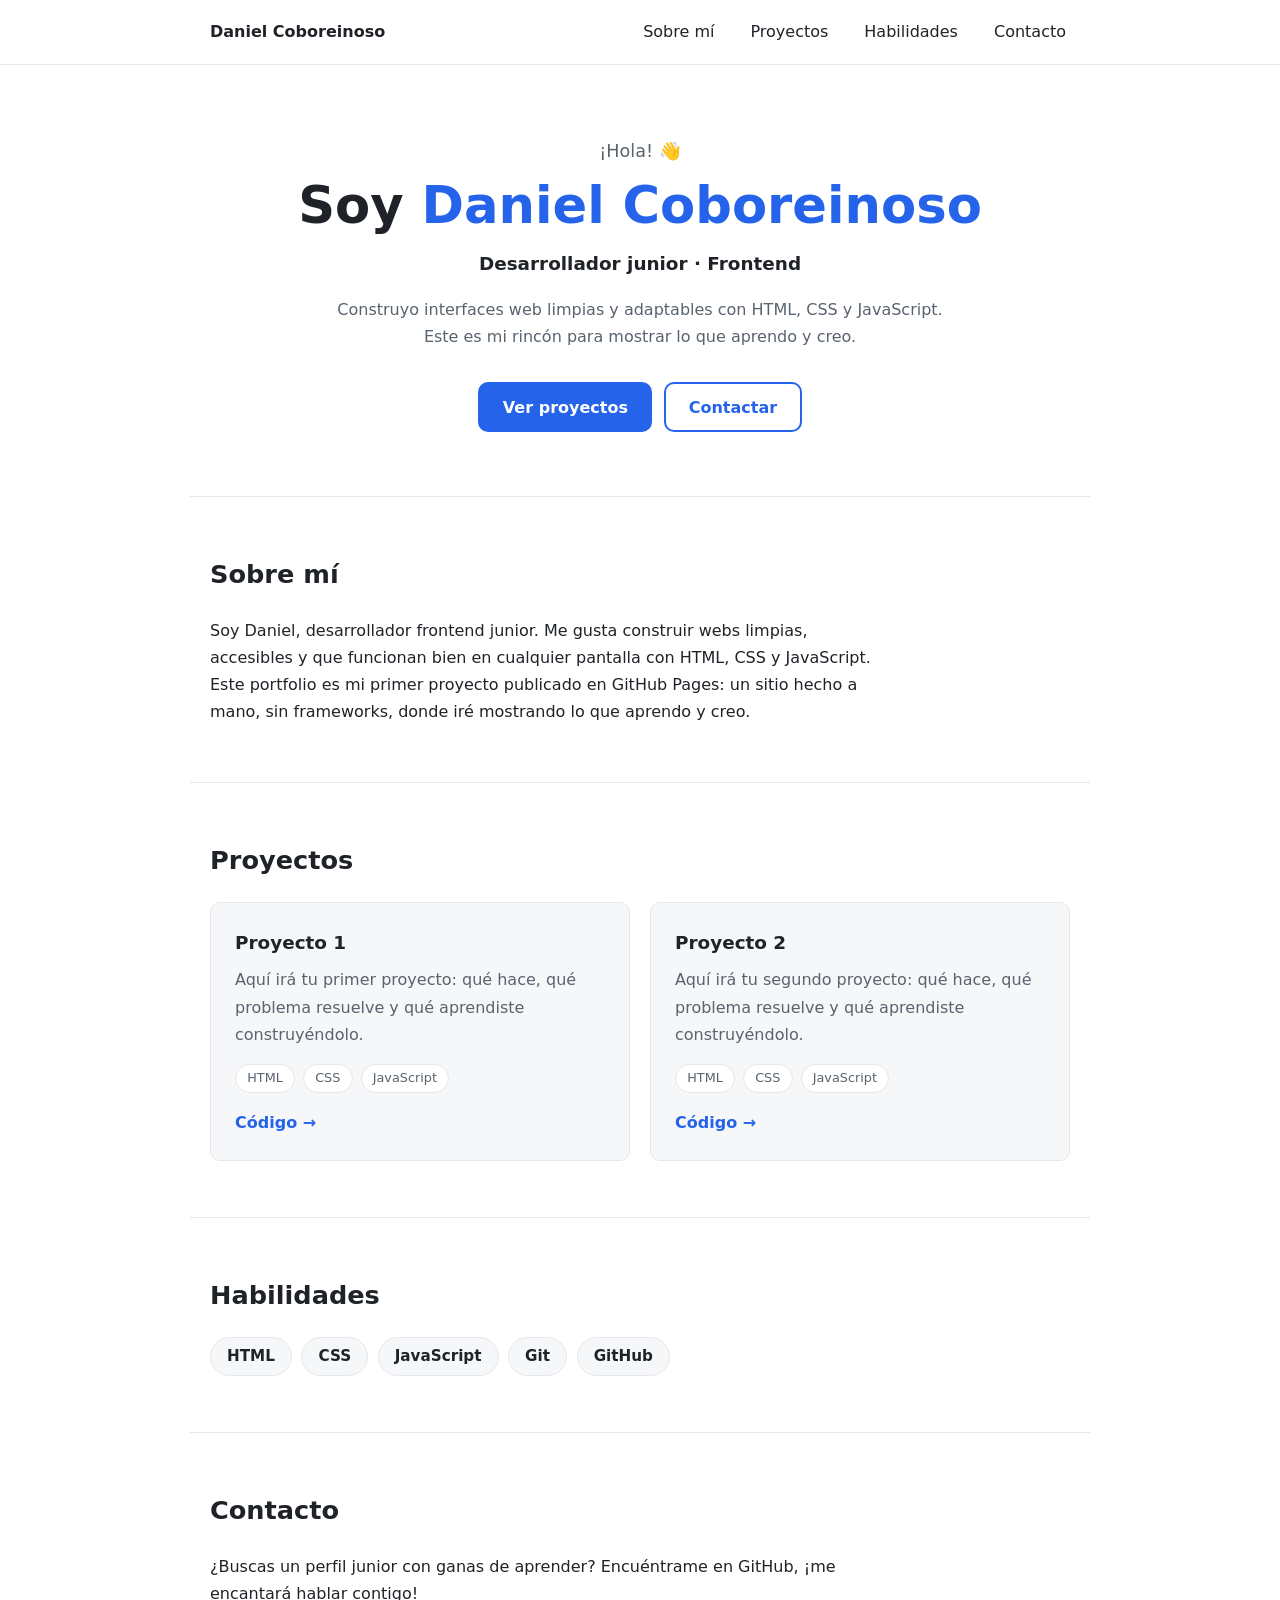
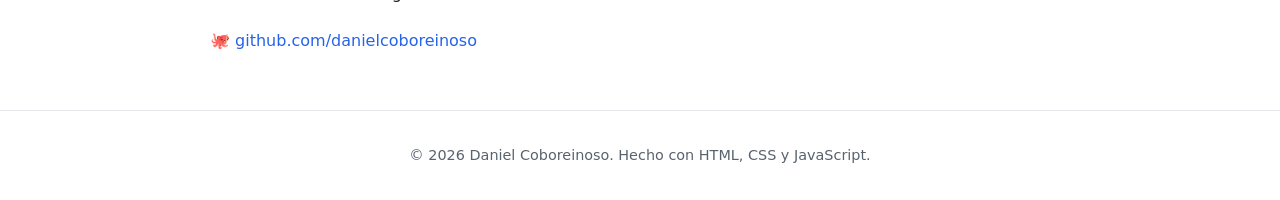
==== index.html @ 34341d71 "Añade portfolio web y skill de OpenCode" ====
<!DOCTYPE html>
<html lang="es">
<head>
  <meta charset="UTF-8">
  <meta name="viewport" content="width=device-width, initial-scale=1.0">
  <title>Daniel Coboreinoso | Portfolio</title>
  <meta name="description" content="Portfolio de Daniel Coboreinoso, desarrollador junior frontend. Proyectos, habilidades y contacto.">
  <link rel="icon" href="favicon.svg" type="image/svg+xml">
  <link rel="stylesheet" href="css/styles.css">
</head>
<body>

  <!-- ===== Cabecera y menú ===== -->
  <header class="header">
    <nav class="nav container">
      <a href="#inicio" class="nav__logo">Daniel Coboreinoso</a>

      <button id="menu-toggle" class="nav__toggle" aria-label="Abrir menú"
              aria-expanded="false" aria-controls="nav-menu">
        <span></span>
      </button>

      <ul id="nav-menu" class="nav__menu">
        <li><a href="#sobre-mi">Sobre mí</a></li>
        <li><a href="#proyectos">Proyectos</a></li>
        <li><a href="#habilidades">Habilidades</a></li>
        <li><a href="#contacto">Contacto</a></li>
      </ul>
    </nav>
  </header>

  <main>

    <!-- ===== Hero / presentación ===== -->
    <section id="inicio" class="hero container">
      <p class="hero__greeting">¡Hola! 👋</p>
      <h1 class="hero__title">Soy <span class="hero__name">Daniel Coboreinoso</span></h1>
      <p class="hero__subtitle">Desarrollador junior · Frontend</p>
      <p class="hero__description">
        Construyo interfaces web limpias y adaptables con HTML, CSS y
        JavaScript. Este es mi rincón para mostrar lo que aprendo y creo.
      </p>
      <div class="hero__actions">
        <a href="#proyectos" class="btn btn--primary">Ver proyectos</a>
        <a href="#contacto" class="btn btn--outline">Contactar</a>
      </div>
    </section>

    <!-- ===== Sobre mí ===== -->
    <section id="sobre-mi" class="section container">
      <h2 class="section__title">Sobre mí</h2>
      <p>
        Soy Daniel, desarrollador frontend junior. Me gusta construir webs
        limpias, accesibles y que funcionan bien en cualquier pantalla con
        HTML, CSS y JavaScript.
      </p>
      <p>
        Este portfolio es mi primer proyecto publicado en GitHub Pages: un
        sitio hecho a mano, sin frameworks, donde iré mostrando lo que
        aprendo y creo.
      </p>
    </section>

    <!-- ===== Proyectos ===== -->
    <section id="proyectos" class="section container">
      <h2 class="section__title">Proyectos</h2>
      <div class="projects__grid">

        <!-- Tarjeta de proyecto: duplica este bloque para cada proyecto.
             Rellena título, descripción, tecnologías y enlaces cuando
             tengas un proyecto real. -->
        <article class="card">
          <h3 class="card__title">Proyecto 1</h3>
          <p class="card__description">
            Aquí irá tu primer proyecto: qué hace, qué problema resuelve y qué
            aprendiste construyéndolo.
          </p>
          <ul class="card__tags">
            <li>HTML</li>
            <li>CSS</li>
            <li>JavaScript</li>
          </ul>
          <div class="card__links">
            <a href="https://github.com/danielcoboreinoso" target="_blank" rel="noopener">Código →</a>
            <!-- Añade el enlace a la demo cuando la tengas:
            <a href="#" target="_blank" rel="noopener">Demo →</a> -->
          </div>
        </article>

        <article class="card">
          <h3 class="card__title">Proyecto 2</h3>
          <p class="card__description">
            Aquí irá tu segundo proyecto: qué hace, qué problema resuelve y
            qué aprendiste construyéndolo.
          </p>
          <ul class="card__tags">
            <li>HTML</li>
            <li>CSS</li>
            <li>JavaScript</li>
          </ul>
          <div class="card__links">
            <a href="https://github.com/danielcoboreinoso" target="_blank" rel="noopener">Código →</a>
            <!-- Añade el enlace a la demo cuando la tengas:
            <a href="#" target="_blank" rel="noopener">Demo →</a> -->
          </div>
        </article>

      </div>
    </section>

    <!-- ===== Habilidades ===== -->
    <section id="habilidades" class="section container">
      <h2 class="section__title">Habilidades</h2>
      <ul class="skills__list">
        <li>HTML</li>
        <li>CSS</li>
        <li>JavaScript</li>
        <li>Git</li>
        <li>GitHub</li>
      </ul>
    </section>

    <!-- ===== Contacto ===== -->
    <section id="contacto" class="section container">
      <h2 class="section__title">Contacto</h2>
      <p>
        ¿Buscas un perfil junior con ganas de aprender? Encuéntrame en
        GitHub, ¡me encantará hablar contigo!
      </p>
      <ul class="contact__list">
        <li>🐙 <a href="https://github.com/danielcoboreinoso" target="_blank" rel="noopener">github.com/danielcoboreinoso</a></li>
      </ul>
    </section>

  </main>

  <!-- ===== Pie de página ===== -->
  <footer class="footer">
    <p>© <span id="year">2026</span> Daniel Coboreinoso. Hecho con HTML, CSS y JavaScript.</p>
  </footer>

  <script src="js/main.js"></script>
</body>
</html>
---- css/styles.css ----
/* =====================================================
   Portfolio minimalista — tema claro
   Para cambiar los colores, edita solo las variables de :root
   ===================================================== */

:root {
  --color-bg: #ffffff;            /* fondo general */
  --color-surface: #f6f7f9;       /* fondo alterno (tarjetas, secciones) */
  --color-text: #1f2328;          /* texto principal */
  --color-text-muted: #59636e;   /* texto secundario */
  --color-accent: #2563eb;        /* color de acento (enlaces, botones) */
  --color-accent-hover: #1d4ed8;  /* acento al pasar el ratón */
  --color-border: #e5e7eb;        /* bordes suaves */

  --font-sans: system-ui, -apple-system, "Segoe UI", Roboto, Arial, sans-serif;
  --radius: 10px;
  --max-width: 900px;
}

/* ===== Reset básico ===== */

* {
  margin: 0;
  padding: 0;
  box-sizing: border-box;
}

html {
  scroll-behavior: smooth;
}

/* Deja hueco al saltar a una sección, por la cabecera fija */
section[id] {
  scroll-margin-top: 4.5rem;
}

body {
  font-family: var(--font-sans);
  background: var(--color-bg);
  color: var(--color-text);
  line-height: 1.7;
}

a {
  color: var(--color-accent);
  text-decoration: none;
}

a:hover {
  color: var(--color-accent-hover);
  text-decoration: underline;
}

/* Contenedor central que limita el ancho del contenido */
.container {
  max-width: var(--max-width);
  margin: 0 auto;
  padding: 0 1.25rem;
}

:focus-visible {
  outline: 2px solid var(--color-accent);
  outline-offset: 2px;
}

/* ===== Cabecera ===== */

.header {
  position: sticky;
  top: 0;
  background: var(--color-bg);
  border-bottom: 1px solid var(--color-border);
  z-index: 10;
}

.nav {
  display: flex;
  align-items: center;
  justify-content: space-between;
  position: relative; /* para anclar el menú móvil */
  min-height: 4rem;
}

.nav__logo {
  font-weight: 700;
  color: var(--color-text);
}

/* Botón hamburguesa (solo móvil) */
.nav__toggle {
  position: relative;
  width: 42px;
  height: 42px;
  background: none;
  border: 1px solid var(--color-border);
  border-radius: var(--radius);
  cursor: pointer;
}

.nav__toggle span,
.nav__toggle span::before,
.nav__toggle span::after {
  position: absolute;
  left: 11px;
  width: 18px;
  height: 2px;
  background: var(--color-text);
  border-radius: 2px;
  transition: transform 0.2s ease, background 0.2s ease;
}

.nav__toggle span {
  top: 20px;
}

.nav__toggle span::before {
  content: "";
  top: -6px;
}

.nav__toggle span::after {
  content: "";
  top: 6px;
}

/* El botón se convierte en una X cuando el menú está abierto */
.nav__toggle.open span {
  background: transparent;
}

.nav__toggle.open span::before {
  transform: translateY(6px) rotate(45deg);
}

.nav__toggle.open span::after {
  transform: translateY(-6px) rotate(-45deg);
}

/* Menú móvil: oculto hasta que se le añade la clase .open */
.nav__menu {
  list-style: none;
  display: none;
  flex-direction: column;
  gap: 0.25rem;
  position: absolute;
  top: 100%;
  left: -1.25rem;         /* alineado con el padding del .container */
  right: -1.25rem;
  background: var(--color-bg);
  border-bottom: 1px solid var(--color-border);
  padding: 0.75rem 1.25rem 1rem;
}

.nav__menu.open {
  display: flex;
}

.nav__menu a {
  color: var(--color-text);
  display: block;
  padding: 0.5rem 0.25rem;
}

.nav__menu a:hover {
  color: var(--color-accent);
  text-decoration: none;
}

/* ===== Hero ===== */

.hero {
  padding: 4.5rem 1.25rem 4rem;
  text-align: center;
}

.hero__greeting {
  font-size: 1.1rem;
  color: var(--color-text-muted);
}

.hero__title {
  font-size: clamp(2.2rem, 6vw, 3.2rem);
  line-height: 1.2;
  margin: 0.5rem 0 0.75rem;
}

.hero__name {
  color: var(--color-accent);
}

.hero__subtitle {
  font-size: 1.15rem;
  font-weight: 600;
}

.hero__description {
  max-width: 38rem;
  margin: 1rem auto 0;
  color: var(--color-text-muted);
}

.hero__actions {
  margin-top: 2rem;
  display: flex;
  justify-content: center;
  flex-wrap: wrap;
  gap: 0.75rem;
}

/* Botones */

.btn {
  display: inline-block;
  padding: 0.6rem 1.4rem;
  border-radius: var(--radius);
  font-weight: 600;
  border: 2px solid transparent;
}

.btn:hover {
  text-decoration: none;
}

.btn--primary {
  background: var(--color-accent);
  color: var(--color-bg);
}

.btn--primary:hover {
  background: var(--color-accent-hover);
  color: var(--color-bg);
}

.btn--outline {
  border-color: var(--color-accent);
  color: var(--color-accent);
}

.btn--outline:hover {
  background: var(--color-accent);
  color: var(--color-bg);
}

/* ===== Secciones ===== */

.section {
  padding: 3.5rem 1.25rem;
  border-top: 1px solid var(--color-border);
}

.section__title {
  font-size: 1.6rem;
  margin-bottom: 1.25rem;
}

.section p {
  max-width: 42rem;
}

.about__list {
  list-style: none;
  margin-top: 1rem;
  display: grid;
  gap: 0.5rem;
  color: var(--color-text-muted);
}

/* ===== Proyectos ===== */

.projects__grid {
  display: grid;
  grid-template-columns: 1fr;
  gap: 1.25rem;
}

.card {
  background: var(--color-surface);
  border: 1px solid var(--color-border);
  border-radius: var(--radius);
  padding: 1.5rem;
}

.card__title {
  font-size: 1.15rem;
  margin-bottom: 0.5rem;
}

.card__description {
  color: var(--color-text-muted);
  margin-bottom: 1rem;
}

.card__tags {
  list-style: none;
  display: flex;
  flex-wrap: wrap;
  gap: 0.5rem;
  margin-bottom: 1rem;
}

.card__tags li {
  background: var(--color-bg);
  border: 1px solid var(--color-border);
  border-radius: 999px;
  font-size: 0.8rem;
  padding: 0.15rem 0.7rem;
  color: var(--color-text-muted);
}

.card__links {
  display: flex;
  gap: 1.25rem;
  font-weight: 600;
}

/* ===== Habilidades ===== */

.skills__list {
  list-style: none;
  display: flex;
  flex-wrap: wrap;
  gap: 0.6rem;
}

.skills__list li {
  background: var(--color-surface);
  border: 1px solid var(--color-border);
  border-radius: 999px;
  padding: 0.35rem 1rem;
  font-weight: 600;
  font-size: 0.95rem;
}

/* ===== Contacto ===== */

.contact__list {
  list-style: none;
  margin-top: 1.25rem;
  display: grid;
  gap: 0.75rem;
}

/* ===== Pie de página ===== */

.footer {
  border-top: 1px solid var(--color-border);
  padding: 2rem 1.25rem;
  text-align: center;
  color: var(--color-text-muted);
  font-size: 0.9rem;
}

/* ===== Escritorio (a partir de 768px) ===== */

@media (min-width: 768px) {

  /* El botón hamburguesa desaparece y el menú se muestra en horizontal */
  .nav__toggle {
    display: none;
  }

  .nav__menu {
    display: flex;
    flex-direction: row;
    position: static;
    gap: 1.75rem;
    padding: 0;
    border: none;
    background: none;
  }

  /* Las tarjetas de proyecto pasan a 2 columnas */
  .projects__grid {
    grid-template-columns: repeat(2, 1fr);
  }
}

/* Respeta la preferencia del usuario de menos animaciones */
@media (prefers-reduced-motion: reduce) {

  html {
    scroll-behavior: auto;
  }

  * {
    transition: none !important;
  }
}
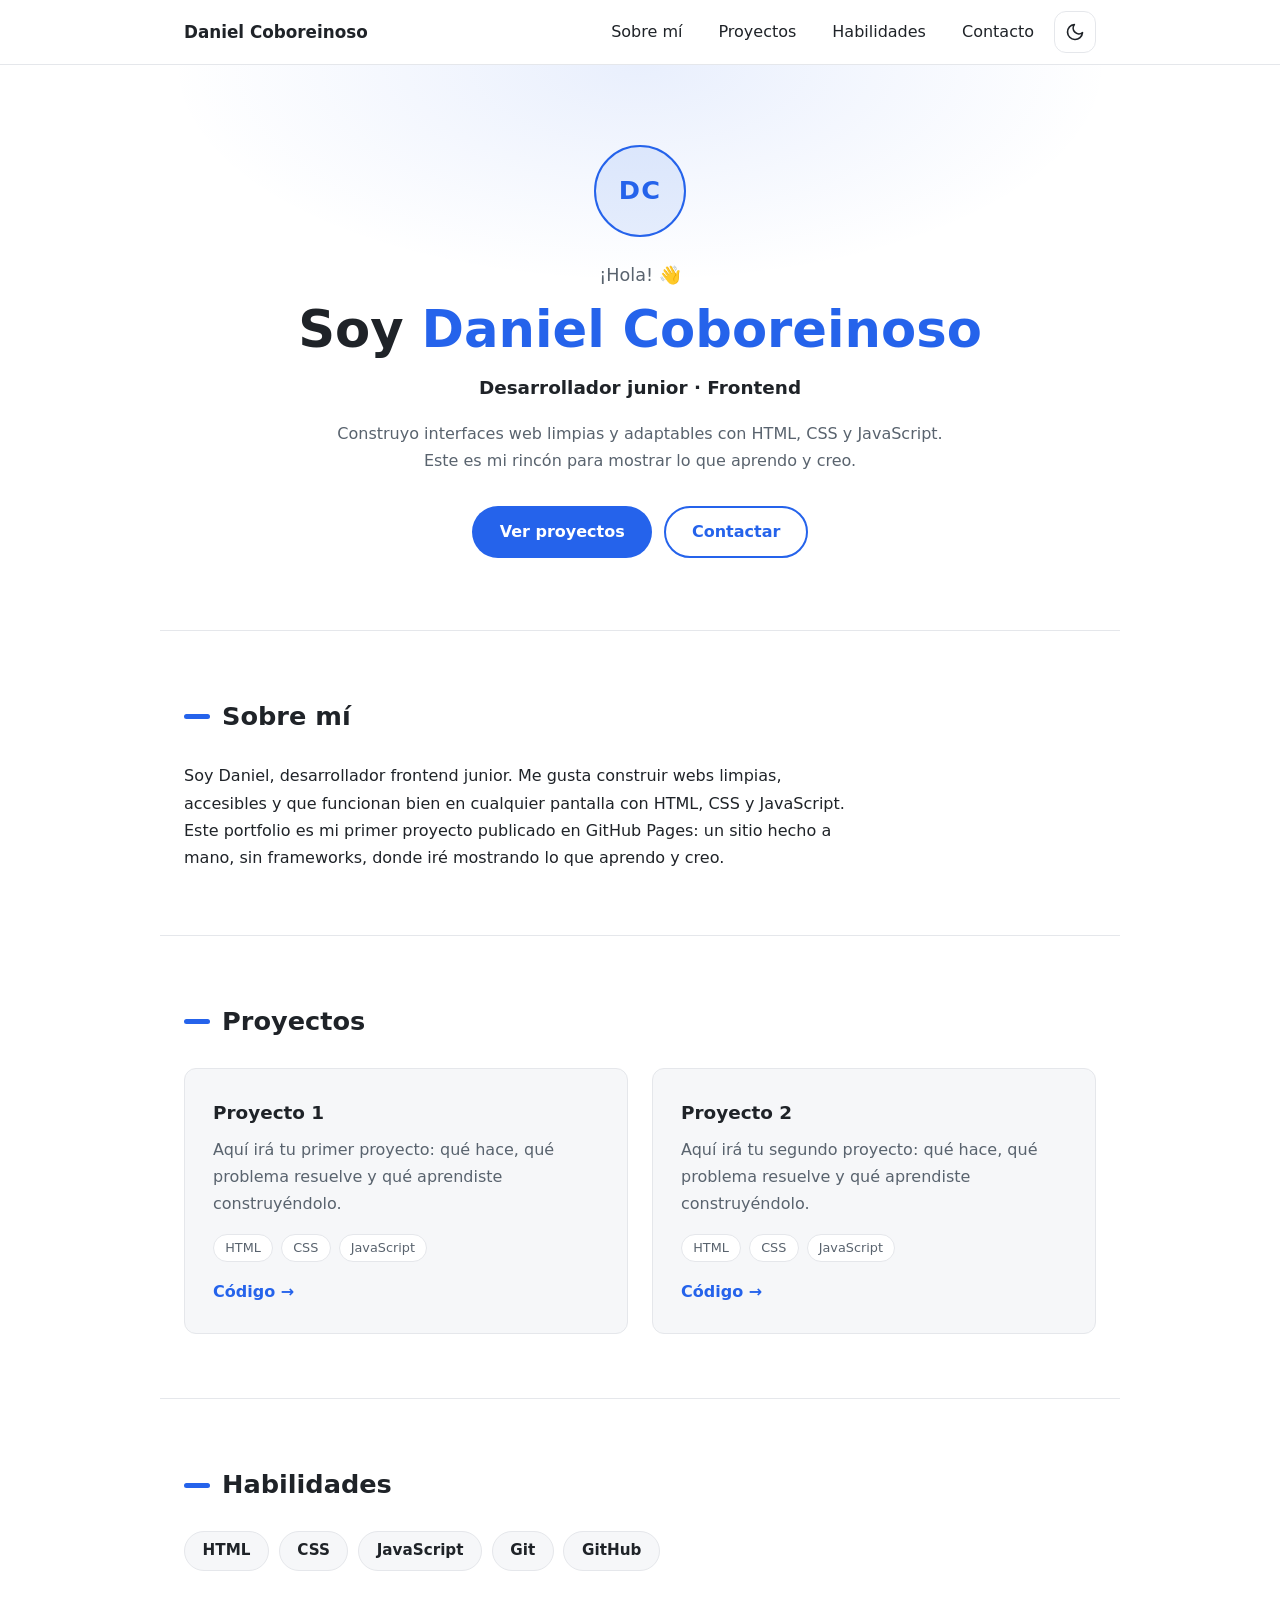
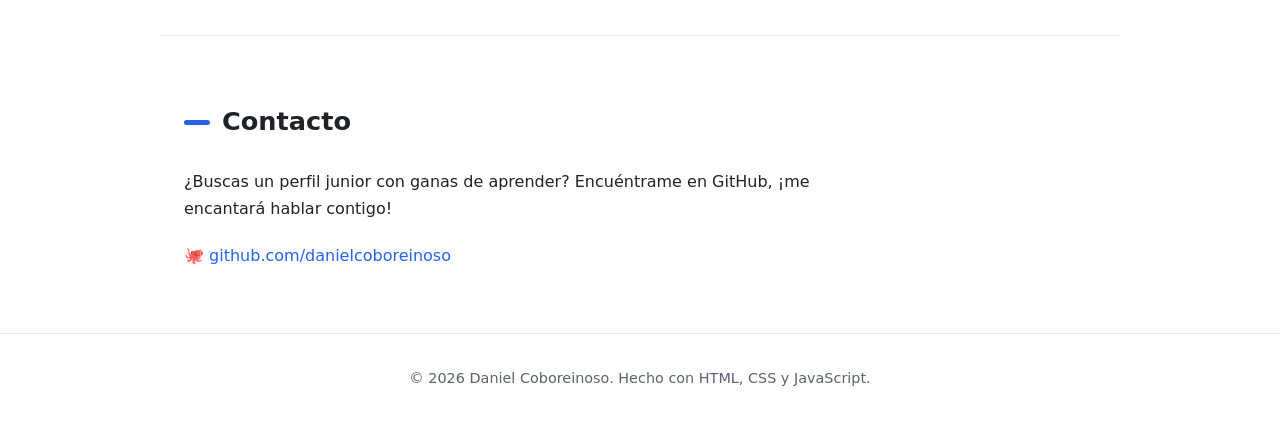
==== commit 64219ae3: "Añade tema dia/noche y refresca el diseño" ====
--- a/index.html
+++ b/index.html
@@ -7,6 +7,20 @@
   <meta name="description" content="Portfolio de Daniel Coboreinoso, desarrollador junior frontend. Proyectos, habilidades y contacto.">
   <link rel="icon" href="favicon.svg" type="image/svg+xml">
   <link rel="stylesheet" href="css/styles.css">
+  <meta name="theme-color" content="#ffffff" media="(prefers-color-scheme: light)">
+  <meta name="theme-color" content="#0e1420" media="(prefers-color-scheme: dark)">
+
+  <!-- Aplica el tema (día/noche) guardado ANTES de pintar la página,
+       para evitar un destello de color incorrecto al cargar -->
+  <script>
+    (function () {
+      var saved = localStorage.getItem("theme");
+      var theme = saved === "dark" || saved === "light"
+        ? saved
+        : (window.matchMedia("(prefers-color-scheme: dark)").matches ? "dark" : "light");
+      document.documentElement.setAttribute("data-theme", theme);
+    })();
+  </script>
 </head>
 <body>
 
@@ -15,17 +29,33 @@
     <nav class="nav container">
       <a href="#inicio" class="nav__logo">Daniel Coboreinoso</a>
 
-      <button id="menu-toggle" class="nav__toggle" aria-label="Abrir menú"
-              aria-expanded="false" aria-controls="nav-menu">
-        <span></span>
-      </button>
-
       <ul id="nav-menu" class="nav__menu">
         <li><a href="#sobre-mi">Sobre mí</a></li>
         <li><a href="#proyectos">Proyectos</a></li>
         <li><a href="#habilidades">Habilidades</a></li>
         <li><a href="#contacto">Contacto</a></li>
       </ul>
+
+      <div class="nav__actions">
+        <!-- Botón día/noche -->
+        <button id="theme-toggle" class="icon-btn" aria-label="Cambiar tema" title="Cambiar tema">
+          <svg class="icon icon--sun" xmlns="http://www.w3.org/2000/svg" viewBox="0 0 24 24"
+               fill="none" stroke="currentColor" stroke-width="2" stroke-linecap="round" aria-hidden="true">
+            <circle cx="12" cy="12" r="4"/>
+            <path d="M12 2v2M12 20v2M4.9 4.9l1.4 1.4M17.7 17.7l1.4 1.4M2 12h2M20 12h2M4.9 19.1l1.4-1.4M17.7 6.3l1.4-1.4"/>
+          </svg>
+          <svg class="icon icon--moon" xmlns="http://www.w3.org/2000/svg" viewBox="0 0 24 24"
+               fill="none" stroke="currentColor" stroke-width="2" stroke-linejoin="round" aria-hidden="true">
+            <path d="M21 12.8A9 9 0 1 1 11.2 3a7 7 0 0 0 9.8 9.8z"/>
+          </svg>
+        </button>
+
+        <!-- Menú hamburguesa (solo móvil) -->
+        <button id="menu-toggle" class="icon-btn nav__toggle" aria-label="Abrir menú"
+                aria-expanded="false" aria-controls="nav-menu">
+          <span></span>
+        </button>
+      </div>
     </nav>
   </header>
 
@@ -33,6 +63,7 @@
 
     <!-- ===== Hero / presentación ===== -->
     <section id="inicio" class="hero container">
+      <div class="hero__avatar" aria-hidden="true">DC</div>
       <p class="hero__greeting">¡Hola! 👋</p>
       <h1 class="hero__title">Soy <span class="hero__name">Daniel Coboreinoso</span></h1>
       <p class="hero__subtitle">Desarrollador junior · Frontend</p>
--- a/css/styles.css
+++ b/css/styles.css
@@ -1,20 +1,49 @@
 /* =====================================================
-   Portfolio minimalista — tema claro
-   Para cambiar los colores, edita solo las variables de :root
+   Portfolio — tema claro y oscuro, estilo minimalista
+   =====================================================
+   Personalización rápida:
+   - Colores del tema claro  → variables de :root
+   - Colores del tema oscuro → variables de [data-theme="dark"]
+   - El botón día/noche de la cabecera ya está conectado
+     (mira el <script> del <head> en index.html y js/main.js)
    ===================================================== */
 
+/* ---------- Tema claro (día) ---------- */
+
 :root {
+  color-scheme: light;
+
   --color-bg: #ffffff;            /* fondo general */
-  --color-surface: #f6f7f9;       /* fondo alterno (tarjetas, secciones) */
+  --color-surface: #f6f7f9;       /* fondo alterno (tarjetas, chips) */
   --color-text: #1f2328;          /* texto principal */
-  --color-text-muted: #59636e;   /* texto secundario */
-  --color-accent: #2563eb;        /* color de acento (enlaces, botones) */
+  --color-text-muted: #59636e;    /* texto secundario */
+  --color-accent: #2563eb;        /* color de acento */
   --color-accent-hover: #1d4ed8;  /* acento al pasar el ratón */
+  --color-accent-soft: rgba(37, 99, 235, 0.10); /* acento diluido (fondos) */
   --color-border: #e5e7eb;        /* bordes suaves */
+  --color-nav-bg: rgba(255, 255, 255, 0.85);    /* cabecera translúcida */
+  --shadow-card: 0 8px 20px rgba(15, 23, 42, 0.08);
 
   --font-sans: system-ui, -apple-system, "Segoe UI", Roboto, Arial, sans-serif;
-  --radius: 10px;
-  --max-width: 900px;
+  --radius: 12px;
+  --max-width: 960px;
+}
+
+/* ---------- Tema oscuro (noche) ---------- */
+
+[data-theme="dark"] {
+  color-scheme: dark;
+
+  --color-bg: #0e1420;
+  --color-surface: #161d2b;
+  --color-text: #e6edf3;
+  --color-text-muted: #9fb0c0;
+  --color-accent: #7aa2ff;
+  --color-accent-hover: #a3bdff;
+  --color-accent-soft: rgba(122, 162, 255, 0.12);
+  --color-border: #232c3d;
+  --color-nav-bg: rgba(14, 20, 32, 0.85);
+  --shadow-card: 0 8px 20px rgba(0, 0, 0, 0.45);
 }
 
 /* ===== Reset básico ===== */
@@ -31,7 +60,7 @@
 
 /* Deja hueco al saltar a una sección, por la cabecera fija */
 section[id] {
-  scroll-margin-top: 4.5rem;
+  scroll-margin-top: 5rem;
 }
 
 body {
@@ -41,6 +70,16 @@
   line-height: 1.7;
 }
 
+/* Suaviza el cambio de tema día/noche en los elementos clave */
+body,
+.header,
+.icon-btn,
+.skills__list li,
+.card__tags li {
+  transition: background-color 0.25s ease, color 0.25s ease,
+    border-color 0.25s ease;
+}
+
 a {
   color: var(--color-accent);
   text-decoration: none;
@@ -55,7 +94,7 @@
 .container {
   max-width: var(--max-width);
   margin: 0 auto;
-  padding: 0 1.25rem;
+  padding: 0 1.5rem;
 }
 
 :focus-visible {
@@ -68,7 +107,9 @@
 .header {
   position: sticky;
   top: 0;
-  background: var(--color-bg);
+  background: var(--color-nav-bg);
+  -webkit-backdrop-filter: blur(10px);
+  backdrop-filter: blur(10px);
   border-bottom: 1px solid var(--color-border);
   z-index: 10;
 }
@@ -77,6 +118,7 @@
   display: flex;
   align-items: center;
   justify-content: space-between;
+  gap: 1rem;
   position: relative; /* para anclar el menú móvil */
   min-height: 4rem;
 }
@@ -84,17 +126,56 @@
 .nav__logo {
   font-weight: 700;
   color: var(--color-text);
-}
-
-/* Botón hamburguesa (solo móvil) */
-.nav__toggle {
-  position: relative;
+  font-size: 1.05rem;
+}
+
+/* Botones cuadrados de la cabecera (tema y hamburguesa) */
+.icon-btn {
+  display: inline-flex;
+  align-items: center;
+  justify-content: center;
   width: 42px;
   height: 42px;
   background: none;
   border: 1px solid var(--color-border);
   border-radius: var(--radius);
+  color: var(--color-text);
   cursor: pointer;
+}
+
+.icon-btn:hover {
+  color: var(--color-accent);
+  border-color: var(--color-accent);
+}
+
+.icon {
+  width: 20px;
+  height: 20px;
+}
+
+/* En tema claro se muestra la luna (pasar a noche);
+   en tema oscuro, el sol (volver a día) */
+.icon--sun {
+  display: none;
+}
+
+[data-theme="dark"] .icon--sun {
+  display: block;
+}
+
+[data-theme="dark"] .icon--moon {
+  display: none;
+}
+
+.nav__actions {
+  display: flex;
+  align-items: center;
+  gap: 0.5rem;
+}
+
+/* Botón hamburguesa: tres barritas que se convierten en X */
+.nav__toggle {
+  position: relative;
 }
 
 .nav__toggle span,
@@ -104,7 +185,7 @@
   left: 11px;
   width: 18px;
   height: 2px;
-  background: var(--color-text);
+  background: currentColor;
   border-radius: 2px;
   transition: transform 0.2s ease, background 0.2s ease;
 }
@@ -123,7 +204,6 @@
   top: 6px;
 }
 
-/* El botón se convierte en una X cuando el menú está abierto */
 .nav__toggle.open span {
   background: transparent;
 }
@@ -144,11 +224,12 @@
   gap: 0.25rem;
   position: absolute;
   top: 100%;
-  left: -1.25rem;         /* alineado con el padding del .container */
-  right: -1.25rem;
+  left: -1.5rem;         /* alineado con el padding del .container */
+  right: -1.5rem;
   background: var(--color-bg);
   border-bottom: 1px solid var(--color-border);
-  padding: 0.75rem 1.25rem 1rem;
+  box-shadow: var(--shadow-card);
+  padding: 0.75rem 1.5rem 1rem;
 }
 
 .nav__menu.open {
@@ -169,8 +250,29 @@
 /* ===== Hero ===== */
 
 .hero {
-  padding: 4.5rem 1.25rem 4rem;
+  padding: 5rem 1.5rem 4.5rem;
   text-align: center;
+  background: radial-gradient(
+    70% 55% at 50% 0%,
+    var(--color-accent-soft),
+    transparent 70%
+  );
+}
+
+.hero__avatar {
+  width: 92px;
+  height: 92px;
+  margin: 0 auto 1.5rem;
+  display: flex;
+  align-items: center;
+  justify-content: center;
+  border-radius: 50%;
+  background: var(--color-accent-soft);
+  border: 2px solid var(--color-accent);
+  color: var(--color-accent);
+  font-size: 1.6rem;
+  font-weight: 700;
+  letter-spacing: 0.05em;
 }
 
 .hero__greeting {
@@ -207,12 +309,12 @@
   gap: 0.75rem;
 }
 
-/* Botones */
+/* Botones (píldora) */
 
 .btn {
   display: inline-block;
-  padding: 0.6rem 1.4rem;
-  border-radius: var(--radius);
+  padding: 0.65rem 1.6rem;
+  border-radius: 999px;
   font-weight: 600;
   border: 2px solid transparent;
 }
@@ -244,13 +346,26 @@
 /* ===== Secciones ===== */
 
 .section {
-  padding: 3.5rem 1.25rem;
+  padding: 4rem 1.5rem;
   border-top: 1px solid var(--color-border);
 }
 
 .section__title {
   font-size: 1.6rem;
-  margin-bottom: 1.25rem;
+  margin-bottom: 1.5rem;
+  display: flex;
+  align-items: center;
+  gap: 0.75rem;
+}
+
+/* Barrita de acento delante del título */
+.section__title::before {
+  content: "";
+  width: 26px;
+  height: 5px;
+  border-radius: 3px;
+  background: var(--color-accent);
+  flex-shrink: 0;
 }
 
 .section p {
@@ -270,14 +385,22 @@
 .projects__grid {
   display: grid;
   grid-template-columns: 1fr;
-  gap: 1.25rem;
+  gap: 1.5rem;
 }
 
 .card {
   background: var(--color-surface);
   border: 1px solid var(--color-border);
   border-radius: var(--radius);
-  padding: 1.5rem;
+  padding: 1.75rem;
+  transition: transform 0.2s ease, box-shadow 0.2s ease,
+    background-color 0.25s ease, border-color 0.25s ease;
+}
+
+.card:hover {
+  transform: translateY(-4px);
+  box-shadow: var(--shadow-card);
+  border-color: var(--color-accent);
 }
 
 .card__title {
@@ -326,9 +449,16 @@
   background: var(--color-surface);
   border: 1px solid var(--color-border);
   border-radius: 999px;
-  padding: 0.35rem 1rem;
+  padding: 0.4rem 1.1rem;
   font-weight: 600;
   font-size: 0.95rem;
+  transition: color 0.2s ease, border-color 0.2s ease,
+    background-color 0.25s ease;
+}
+
+.skills__list li:hover {
+  color: var(--color-accent);
+  border-color: var(--color-accent);
 }
 
 /* ===== Contacto ===== */
@@ -344,7 +474,7 @@
 
 .footer {
   border-top: 1px solid var(--color-border);
-  padding: 2rem 1.25rem;
+  padding: 2rem 1.5rem;
   text-align: center;
   color: var(--color-text-muted);
   font-size: 0.9rem;
@@ -354,7 +484,7 @@
 
 @media (min-width: 768px) {
 
-  /* El botón hamburguesa desaparece y el menú se muestra en horizontal */
+  /* El botón hamburguesa desaparece y el menú pasa a horizontal */
   .nav__toggle {
     display: none;
   }
@@ -363,10 +493,12 @@
     display: flex;
     flex-direction: row;
     position: static;
+    margin-left: auto; /* empuja el menú hacia la derecha */
     gap: 1.75rem;
     padding: 0;
     border: none;
     background: none;
+    box-shadow: none;
   }
 
   /* Las tarjetas de proyecto pasan a 2 columnas */
@@ -382,7 +514,10 @@
     scroll-behavior: auto;
   }
 
-  * {
+  *,
+  *::before,
+  *::after {
     transition: none !important;
+    animation: none !important;
   }
 }
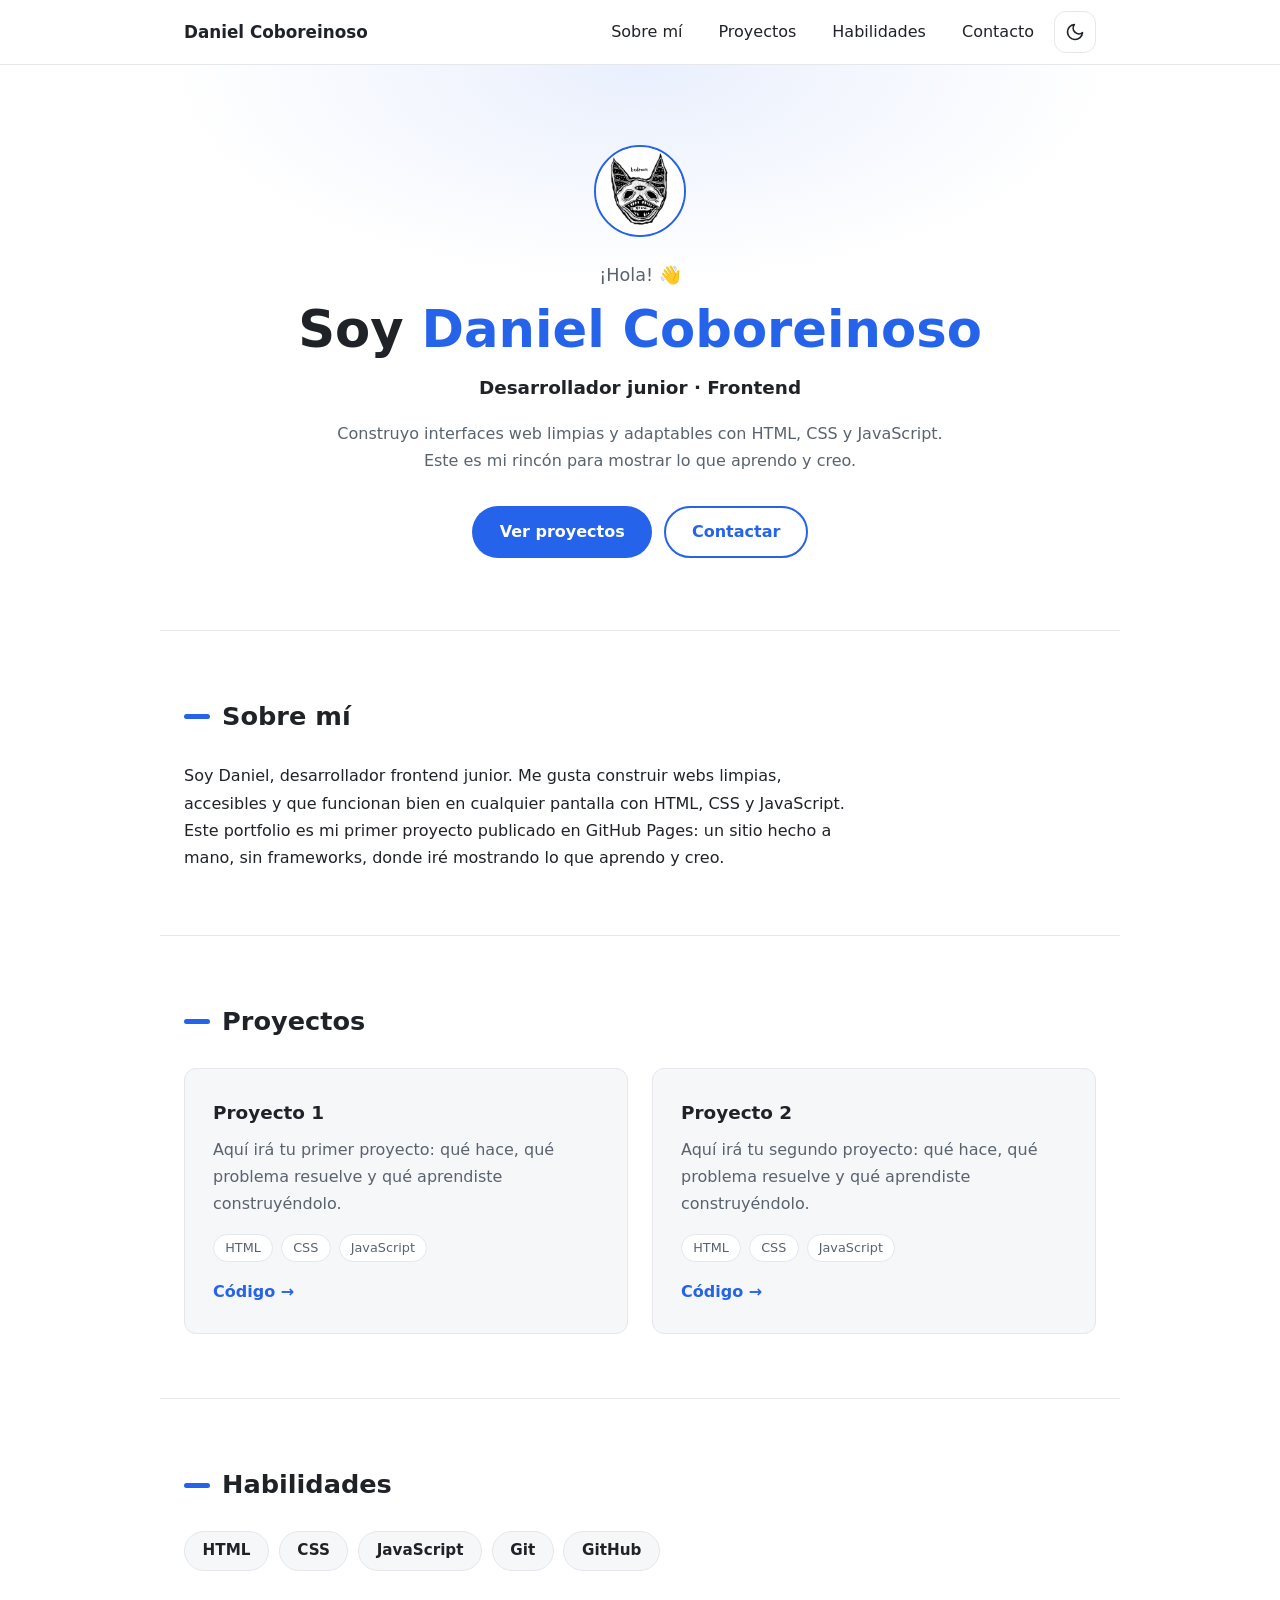
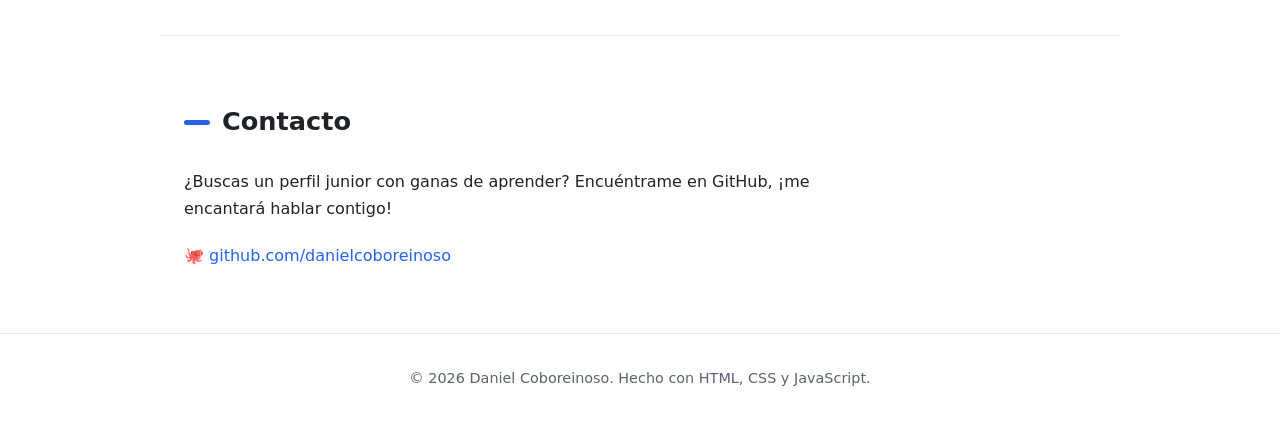
==== commit 887e7615: "Añade foto de perfil al hero y actualiza el skill" ====
--- a/index.html
+++ b/index.html
@@ -63,7 +63,9 @@
 
     <!-- ===== Hero / presentación ===== -->
     <section id="inicio" class="hero container">
-      <div class="hero__avatar" aria-hidden="true">DC</div>
+      <!-- Avatar: foto de perfil (assets/fot.jpg). Si algún día no hay foto,
+           sustituye el <img> por: <div class="hero__avatar" aria-hidden="true">DC</div> -->
+      <img class="hero__avatar" src="assets/fot.jpg" alt="Foto de Daniel Coboreinoso">
       <p class="hero__greeting">¡Hola! 👋</p>
       <h1 class="hero__title">Soy <span class="hero__name">Daniel Coboreinoso</span></h1>
       <p class="hero__subtitle">Desarrollador junior · Frontend</p>
--- a/css/styles.css
+++ b/css/styles.css
@@ -259,6 +259,7 @@
   );
 }
 
+/* Círculo del hero: funciona igual como foto (<img>) o iniciales (<div>) */
 .hero__avatar {
   width: 92px;
   height: 92px;
@@ -273,6 +274,8 @@
   font-size: 1.6rem;
   font-weight: 700;
   letter-spacing: 0.05em;
+  overflow: hidden;    /* la foto no se sale del círculo */
+  object-fit: cover;   /* recorta la foto para llenar el círculo */
 }
 
 .hero__greeting {
